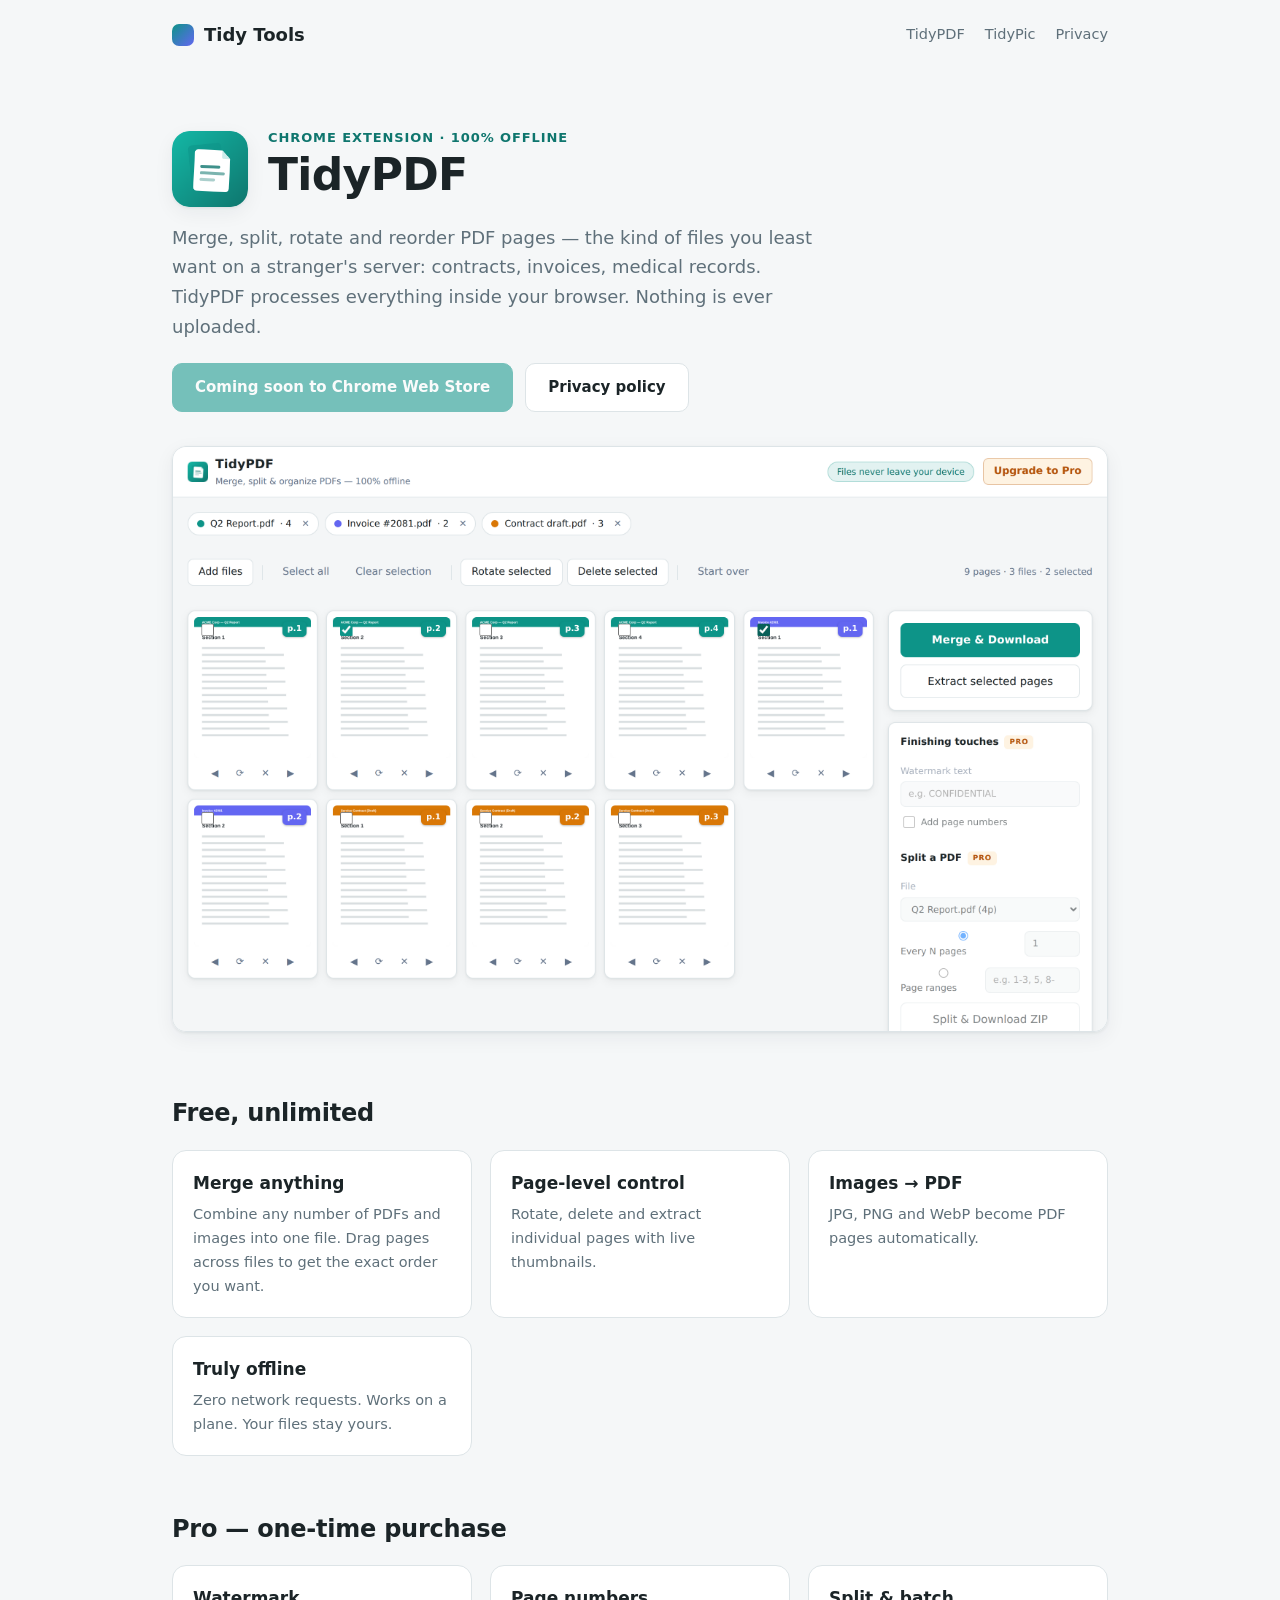
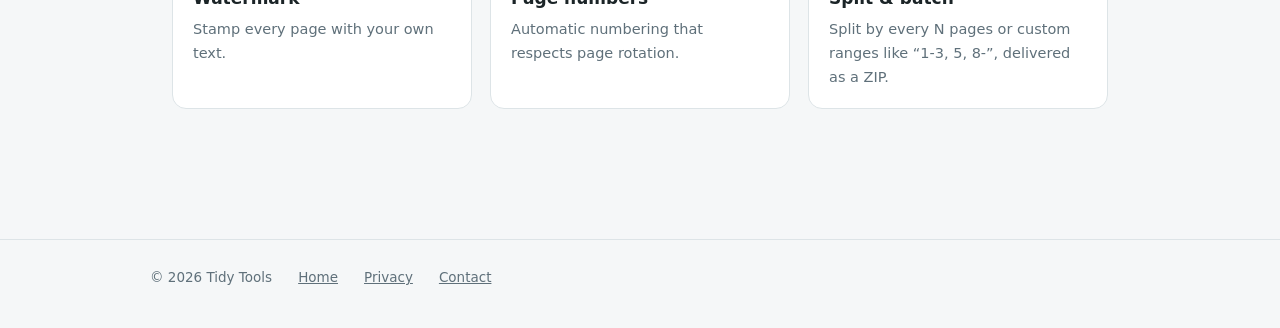
==== tidypdf/index.html @ 74c575fd "tidy-tools site" ====
<!DOCTYPE html>
<html lang="en" class="page-pdf">
<head>
<meta charset="utf-8">
<meta name="viewport" content="width=device-width, initial-scale=1">
<title>TidyPDF — merge, split & organize PDFs, 100% offline</title>
<meta name="description" content="TidyPDF is a Chrome extension that merges, splits, rotates and reorders PDF pages entirely in your browser. Files never leave your device.">
<link rel="stylesheet" href="../assets/style.css">
<link rel="icon" href="../assets/tidypdf-icon.png">
</head>
<body class="page-pdf">
<header class="top">
  <a class="wordmark" href="../"><span class="dot"></span>Tidy Tools</a>
  <nav class="top-nav">
    <a href="./">TidyPDF</a>
    <a href="../tidypic/">TidyPic</a>
    <a href="privacy.html">Privacy</a>
  </nav>
</header>

<main>
  <section class="prod-hero">
    <img src="../assets/tidypdf-icon.png" alt="TidyPDF icon">
    <div>
      <span class="tag">Chrome extension · 100% offline</span>
      <h1>TidyPDF</h1>
    </div>
  </section>
  <p class="lede muted" style="font-size:18px;max-width:56ch">Merge, split, rotate and reorder PDF pages — the kind of files you least want on a stranger's server: contracts, invoices, medical records. TidyPDF processes everything inside your browser. Nothing is ever uploaded.</p>

  <div class="store-row">
    <!-- TODO: 上架后把 href 换成真实 Chrome Web Store 链接并移除 disabled -->
    <a class="btn primary disabled" href="#">Coming soon to Chrome Web Store</a>
    <a class="btn" href="privacy.html">Privacy policy</a>
  </div>

  <figure class="shot">
    <img src="../assets/tidypdf-shot.png" alt="TidyPDF interface: page thumbnails from three PDF files being reordered before merging" loading="lazy">
  </figure>

  <h2>Free, unlimited</h2>
  <div class="features">
    <div class="feature"><h3>Merge anything</h3><p>Combine any number of PDFs and images into one file. Drag pages across files to get the exact order you want.</p></div>
    <div class="feature"><h3>Page-level control</h3><p>Rotate, delete and extract individual pages with live thumbnails.</p></div>
    <div class="feature"><h3>Images → PDF</h3><p>JPG, PNG and WebP become PDF pages automatically.</p></div>
    <div class="feature"><h3>Truly offline</h3><p>Zero network requests. Works on a plane. Your files stay yours.</p></div>
  </div>

  <h2>Pro — one-time purchase</h2>
  <div class="features">
    <div class="feature"><h3>Watermark</h3><p>Stamp every page with your own text.</p></div>
    <div class="feature"><h3>Page numbers</h3><p>Automatic numbering that respects page rotation.</p></div>
    <div class="feature"><h3>Split &amp; batch</h3><p>Split by every N pages or custom ranges like “1-3, 5, 8-”, delivered as a ZIP.</p></div>
  </div>
</main>

<footer class="site">
  <div class="inner">
    <span>© 2026 Tidy Tools</span>
    <a href="../">Home</a>
    <a href="privacy.html">Privacy</a>
    <a href="mailto:tidytools.support@gmail.com">Contact</a>
  </div>
</footer>
</body>
</html>
---- assets/style.css ----
/* Tidy Tools — 共享样式。设计令牌与产品一致：青蓝(TidyPDF)/靛蓝(TidyPic)，浅深双主题 */
:root {
  --pdf: #0d9488; --pdf-strong: #0f766e;
  --pic: #6366f1; --pic-strong: #4f46e5;
  --aivis: #d97706; --aivis-strong: #b45309;
  --bg: #f5f7f8; --panel: #ffffff; --ink: #1b2427; --muted: #5f707a; --line: #dde4e7;
  --shadow: 0 1px 3px rgba(16, 42, 46, .07), 0 6px 20px rgba(16, 42, 46, .06);
  --radius: 14px;
}
@media (prefers-color-scheme: dark) {
  :root {
    --pdf: #2dd4bf; --pdf-strong: #14b8a6;
    --pic: #818cf8; --pic-strong: #6366f1;
    --aivis: #f59e0b; --aivis-strong: #d97706;
    --bg: #0f1516; --panel: #1a2123; --ink: #e7ecee; --muted: #93a4ac; --line: #2a3538;
    --shadow: 0 1px 3px rgba(0,0,0,.45);
  }
}

* { box-sizing: border-box; }
html { scroll-behavior: smooth; }
body {
  margin: 0; background: var(--bg); color: var(--ink);
  font: 16px/1.65 system-ui, -apple-system, "Segoe UI", sans-serif;
}
main { max-width: 980px; margin: 0 auto; padding: 0 22px 90px; }
h1 { font-size: clamp(30px, 5.5vw, 44px); line-height: 1.15; letter-spacing: -.015em; margin: 0 0 14px; text-wrap: balance; }
h2 { font-size: 24px; letter-spacing: -.01em; margin: 54px 0 16px; text-wrap: balance; }
h3 { font-size: 17px; margin: 0 0 6px; }
p { margin: 0 0 14px; }
.muted { color: var(--muted); }
a { color: inherit; }

/* 顶栏 */
header.top {
  display: flex; align-items: center; justify-content: space-between; gap: 14px;
  max-width: 980px; margin: 0 auto; padding: 20px 22px;
}
.wordmark { display: flex; align-items: center; gap: 10px; font-weight: 700; font-size: 18px; text-decoration: none; }
.wordmark .dot { width: 22px; height: 22px; border-radius: 7px; background: linear-gradient(135deg, var(--pdf), var(--pic)); }
nav.top-nav { display: flex; gap: 20px; font-size: 14.5px; }
nav.top-nav a { color: var(--muted); text-decoration: none; }
nav.top-nav a:hover { color: var(--ink); }

/* 首页 hero */
.hero { padding: 64px 0 30px; max-width: 640px; }
.hero .kicker {
  display: inline-block; font-size: 12.5px; font-weight: 700; letter-spacing: .09em; text-transform: uppercase;
  color: var(--pdf-strong); margin-bottom: 14px;
}
.hero p.lede { font-size: 19px; color: var(--muted); max-width: 56ch; }

/* 产品卡片 */
.products { display: grid; grid-template-columns: repeat(auto-fit, minmax(300px, 1fr)); gap: 20px; margin-top: 38px; }
.product-card {
  background: var(--panel); border: 1px solid var(--line); border-radius: var(--radius);
  padding: 26px; box-shadow: var(--shadow); display: flex; flex-direction: column; gap: 12px;
  text-decoration: none; transition: transform .15s;
}
.product-card:hover { transform: translateY(-2px); }
.product-card img.icon { width: 56px; height: 56px; border-radius: 14px; }
.product-card .name { font-size: 20px; font-weight: 700; }
.product-card .desc { color: var(--muted); font-size: 15px; flex: 1; }
.product-card .cta { font-weight: 600; font-size: 14.5px; }
.product-card.pdf .cta { color: var(--pdf-strong); }
.product-card.pic .cta { color: var(--pic-strong); }
.product-card.aivis .cta { color: var(--aivis-strong); }

/* 承诺条 */
.promise {
  margin-top: 56px; padding: 26px 30px; border-radius: var(--radius);
  background: var(--panel); border: 1px solid var(--line); box-shadow: var(--shadow);
}
.promise ul { margin: 10px 0 0; padding: 0; list-style: none; display: grid; gap: 8px; }
.promise li { padding-left: 26px; position: relative; }
.promise li::before { content: "✓"; position: absolute; left: 0; font-weight: 700; color: var(--pdf-strong); }

/* 产品页 */
.prod-hero { display: flex; align-items: center; gap: 20px; padding: 54px 0 8px; }
.prod-hero img { width: 76px; height: 76px; border-radius: 18px; box-shadow: var(--shadow); }
.prod-hero .tag { font-size: 13px; font-weight: 700; letter-spacing: .07em; text-transform: uppercase; }
.page-pdf .tag { color: var(--pdf-strong); } .page-pic .tag { color: var(--pic-strong); } .page-aivis .tag { color: var(--aivis-strong); }

.store-row { display: flex; flex-wrap: wrap; gap: 12px; margin: 22px 0 8px; }
.btn {
  display: inline-block; padding: 11px 22px; border-radius: 10px; font-weight: 600; font-size: 15px;
  text-decoration: none; border: 1px solid var(--line); background: var(--panel);
}
.page-pdf .btn.primary { background: var(--pdf); border-color: var(--pdf); color: #fff; }
.page-pic .btn.primary { background: var(--pic); border-color: var(--pic); color: #fff; }
.page-aivis .btn.primary { background: var(--aivis); border-color: var(--aivis); color: #fff; }
.btn.disabled { opacity: .55; pointer-events: none; }

.shot { margin: 34px 0; }
.shot img { width: 100%; border-radius: var(--radius); border: 1px solid var(--line); box-shadow: var(--shadow); }

.features { display: grid; grid-template-columns: repeat(auto-fit, minmax(250px, 1fr)); gap: 18px; margin-top: 8px; }
.feature { background: var(--panel); border: 1px solid var(--line); border-radius: var(--radius); padding: 18px 20px; }
.feature p { color: var(--muted); font-size: 14.5px; margin: 0; }

/* 隐私政策页 */
article.legal { max-width: 680px; }
article.legal h1 { font-size: 30px; padding-top: 44px; }
article.legal h2 { font-size: 19px; margin-top: 34px; }
article.legal li { margin: 5px 0; }

footer.site {
  border-top: 1px solid var(--line); margin-top: 40px; padding: 26px 22px 40px;
}
footer.site .inner { max-width: 980px; margin: 0 auto; display: flex; flex-wrap: wrap; gap: 8px 26px; font-size: 13.5px; color: var(--muted); }
footer.site a { color: var(--muted); }
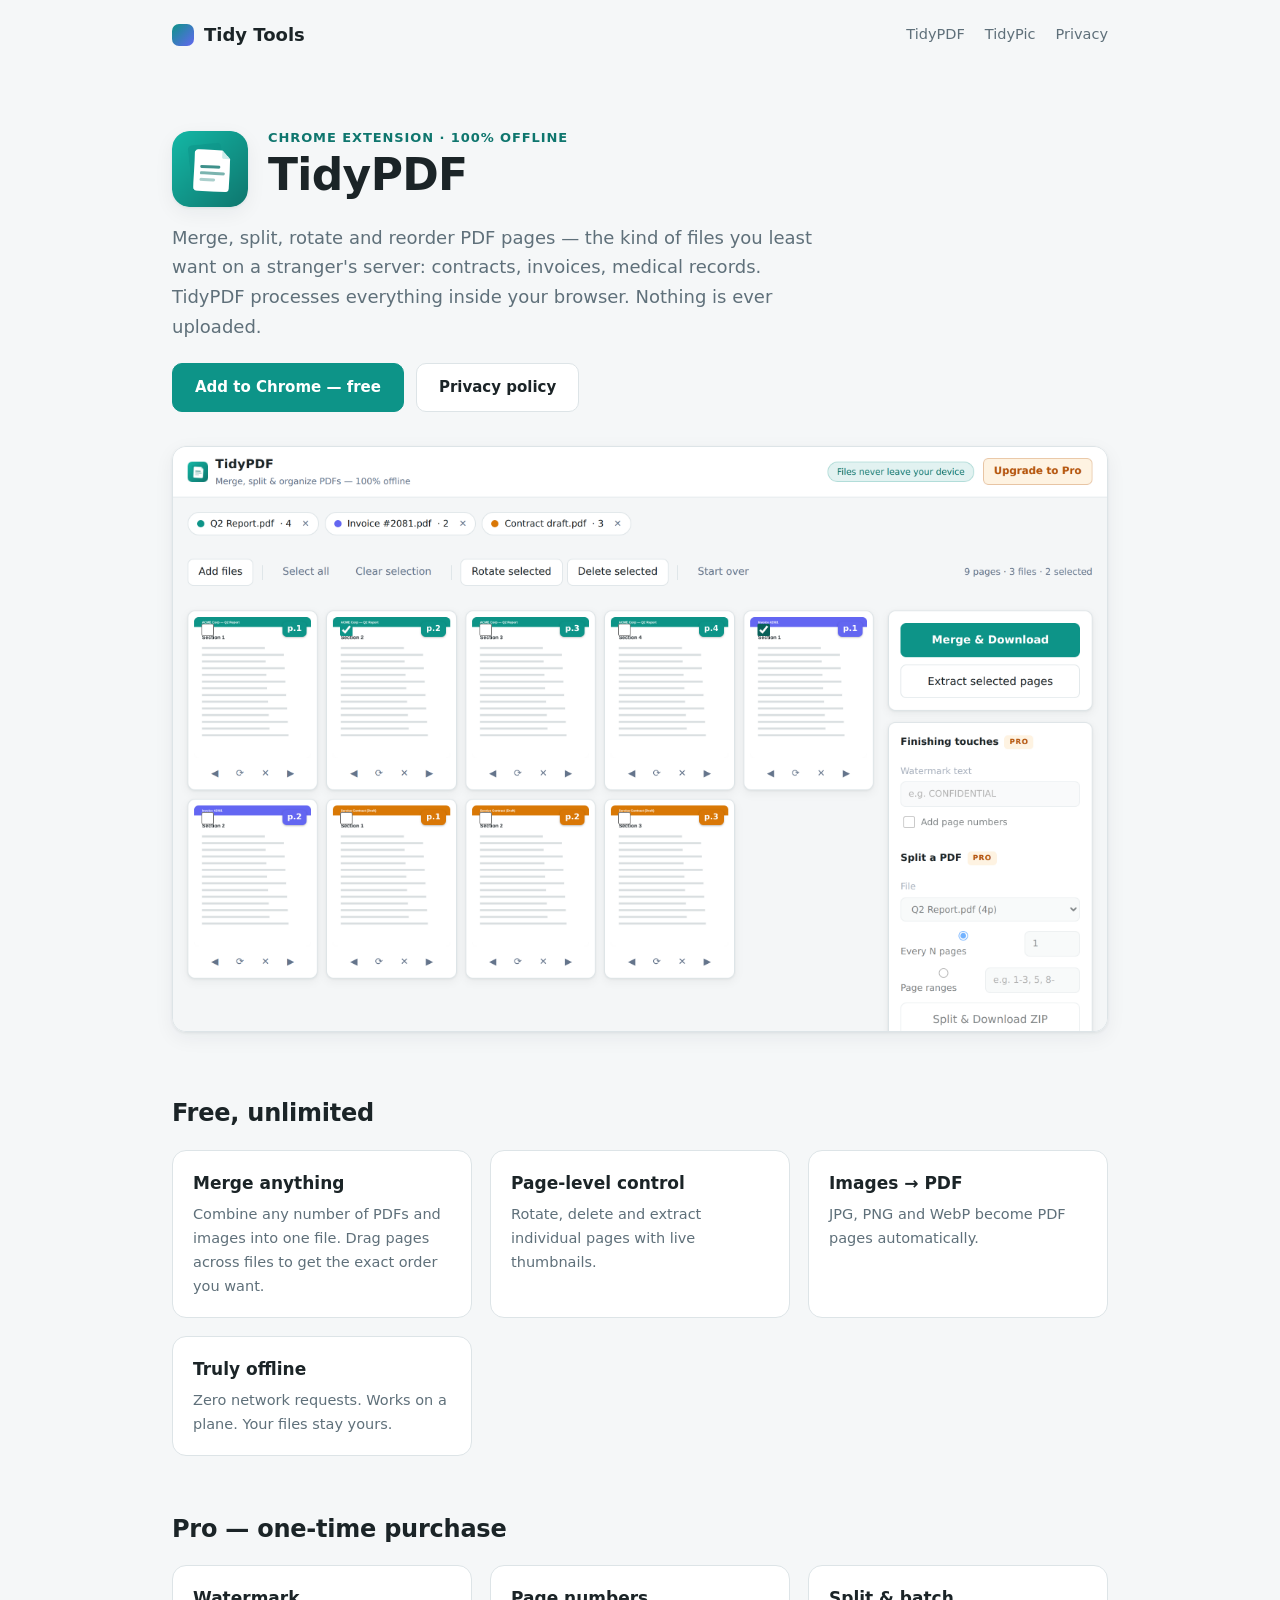
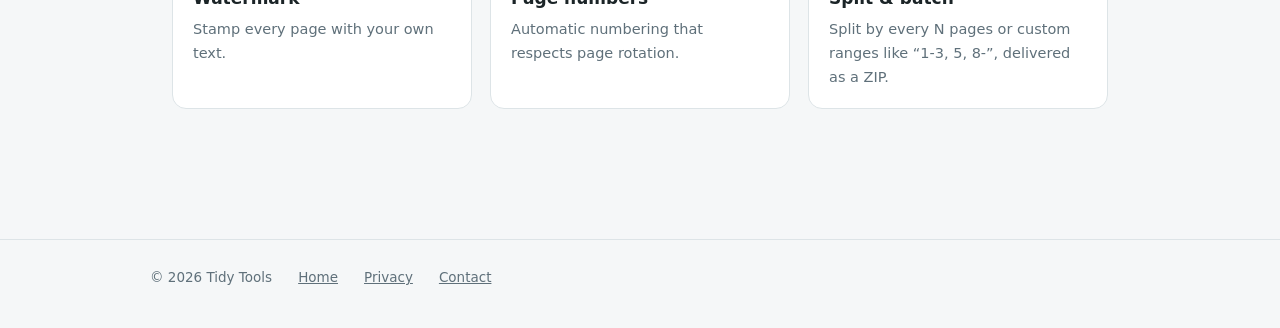
==== commit 06d7703b: "TidyPDF store link live" ====
--- a/tidypdf/index.html
+++ b/tidypdf/index.html
@@ -29,8 +29,7 @@
   <p class="lede muted" style="font-size:18px;max-width:56ch">Merge, split, rotate and reorder PDF pages — the kind of files you least want on a stranger's server: contracts, invoices, medical records. TidyPDF processes everything inside your browser. Nothing is ever uploaded.</p>
 
   <div class="store-row">
-    <!-- TODO: 上架后把 href 换成真实 Chrome Web Store 链接并移除 disabled -->
-    <a class="btn primary disabled" href="#">Coming soon to Chrome Web Store</a>
+    <a class="btn primary" href="https://chromewebstore.google.com/detail/tidypdf-merge-split-pdf-%E2%80%94/mfbgjjmggecfehcdohmlbolcfbbmjncd">Add to Chrome — free</a>
     <a class="btn" href="privacy.html">Privacy policy</a>
   </div>
 
